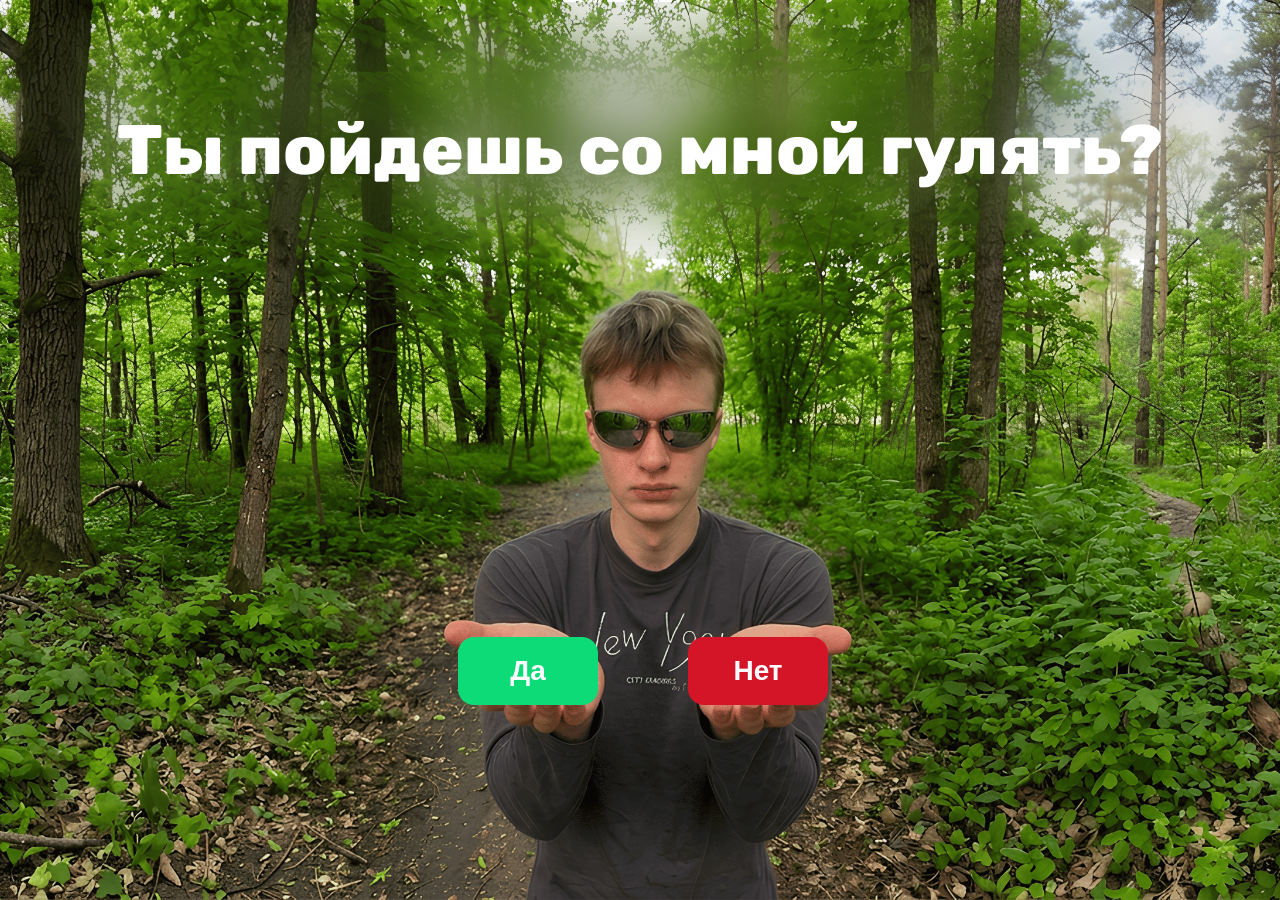
==== home.html @ 84513646 "Update home.html" ====
<!DOCTYPE html>
<html lang="ru">
<head>
    <meta charset="UTF-8">
    <link href="https://fonts.googleapis.com/css2?family=Rubik:wght@400;700&display=swap" rel="stylesheet">
    <link rel="prefetch" href="win.html">
    <link rel="dns-prefetch" href="https://fonts.googleapis.com">
    <link rel="dns-prefetch" href="https://fonts.gstatic.com">
    <link rel="preload" as="image" href="images/foresttt.jpg">
    <link rel="preload" as="image" href="images/soy1.png">
    <link rel="preload" as="image" href="images/soy2.png">
    <style>
        * {
            margin: 0;
            padding: 0;
            box-sizing: border-box;
        }

        body {
            background-image: url("images/krasavchikNE.jpg");
            background-size: cover;
            background-position: center;
            background-repeat: no-repeat;
            background-attachment: fixed;
            min-height: 100vh;
            display: flex;
            justify-content: center;
            align-items: center;
            font-family: 'Rubik', sans-serif;
            overflow-x: hidden;
            position: relative;
        }

        .container {
            width: 100%;
            text-align: center;
        }

        .title {
            position: relative;
            display: inline-block;
            top: -200px;
            font-size: 70px;
            font-weight: 800;
            color: white;
            text-align: center;
            padding: 7px 20px;
            z-index: 1;
        }

        .title::after {
            content: "";
            position: absolute;
            inset: -100px -120px -60px -120px;
            z-index: -1;
            border-radius: 10px;
            background: rgba(0, 0, 0, 0.12);
            backdrop-filter: blur(24px);
            -webkit-backdrop-filter: blur(14px);
            -webkit-mask-image: radial-gradient(
                ellipse at center,
                rgba(0,0,0,1) 10%,
                rgba(0,0,0,0.9) 30%,
                rgba(0,0,0,0.5) 55%,
                rgba(0,0,0,0.3) 75%,
                transparent 100%
            );
        }

        .buttons-container {
            position: relative;
            width: 100%;
            height: 200px;
        }

        .button {
            padding: 18px 42px;
            font-size: 28px;
            font-weight: 700;
            border: none;
            border-radius: 16px;
            cursor: pointer;
            background: white;
            color: #ff4f93;
            transition: transform 0.25s ease;
            will-change: transform;
            min-width: 140px;
            width: 140px;
            text-align: center;
            box-sizing: border-box;
        }

        .button:hover {
            transform: scale(1.12);
        }

        #yes-button {
            position: absolute;
            left: 50%;
            top: 119%;
            transform: translateX(-130%);
            background: #0ddb78;
            color: white;
        }

        #yes-button:hover {
            transform: translateX(-130%) scale(1.12);
        }

        /* Кнопка НЕТ — изначально невидима, появится после установки позиции */
        #no-button {
            position: fixed;
            background: #d41528;
            color: white;
            z-index: 10;
            transition: transform 0.25s ease,
                        left 0.45s ease,
                        top 0.4s ease;
            opacity: 0;           /* ← скрываем до загрузки */
            visibility: hidden;   /* ← дополнительно скрываем */
        }

        /* Класс, который делает кнопку видимой после установки позиции */
        #no-button.visible {
            opacity: 1;
            visibility: visible;
        }
    </style>
</head>
<body>
    <div class="container">
        <div class="title">Ты пойдешь со мной гулять?</div>
        <div class="buttons-container">
            <button class="button" id="yes-button" onclick="location.href='win.html'">Да</button>
            <button class="button" id="no-button">Нет</button>
        </div>
    </div>

    <script>
        (function() {
            const noBtn = document.getElementById('no-button');
            const yesBtn = document.getElementById('yes-button');
            let moveTimeout = null;
            let isMoving = false;

            // Устанавливаем начальную позицию кнопки "Нет"
            function setInitialPosition() {
                const yesRect = yesBtn.getBoundingClientRect();

                // Кнопка "Нет" будет справа от "Да" с отступом 80px
                const leftPos = yesRect.right + 90;
                const topPos = yesRect.top;

                noBtn.style.left = leftPos + 'px';
                noBtn.style.top = topPos + 'px';

                // ПОСЛЕ установки позиции — показываем кнопку
                noBtn.classList.add('visible');
            }

            function moveToRandomPosition() {
                if (isMoving) return;
                isMoving = true;

                const currentTransform = noBtn.style.transform;
                noBtn.style.transform = 'none';

                const btnW = noBtn.offsetWidth;
                const btnH = noBtn.offsetHeight;

                noBtn.style.transform = currentTransform;

                const winW = window.innerWidth;
                const winH = window.innerHeight;

                let maxX = winW - btnW;
                let maxY = winH - btnH;

                if (maxX < 0) maxX = 0;
                if (maxY < 0) maxY = 0;

                let newLeft = Math.random() * maxX;
                let newTop = Math.random() * maxY;

                newLeft = Math.max(0, Math.min(newLeft, winW - btnW));
                newTop = Math.max(0, Math.min(newTop, winH - btnH));

                noBtn.style.left = newLeft + 'px';
                noBtn.style.top = newTop + 'px';

                setTimeout(() => {
                    isMoving = false;
                }, 150);
            }

            // Ждём полной загрузки страницы, потом позиционируем и показываем кнопку
            window.addEventListener('load', () => {
                setInitialPosition();
            });

            // Если страница уже загружена
            if (document.readyState === 'complete') {
                setInitialPosition();
            }

            noBtn.addEventListener('mouseenter', () => {
                if (moveTimeout) clearTimeout(moveTimeout);

                moveTimeout = setTimeout(() => {
                    moveToRandomPosition();
                    moveTimeout = null;
                }, 80);
            });

            noBtn.addEventListener('mouseleave', () => {
                if (moveTimeout) {
                    clearTimeout(moveTimeout);
                    moveTimeout = null;
                }
            });
        })();
    </script>
</body>
</html>
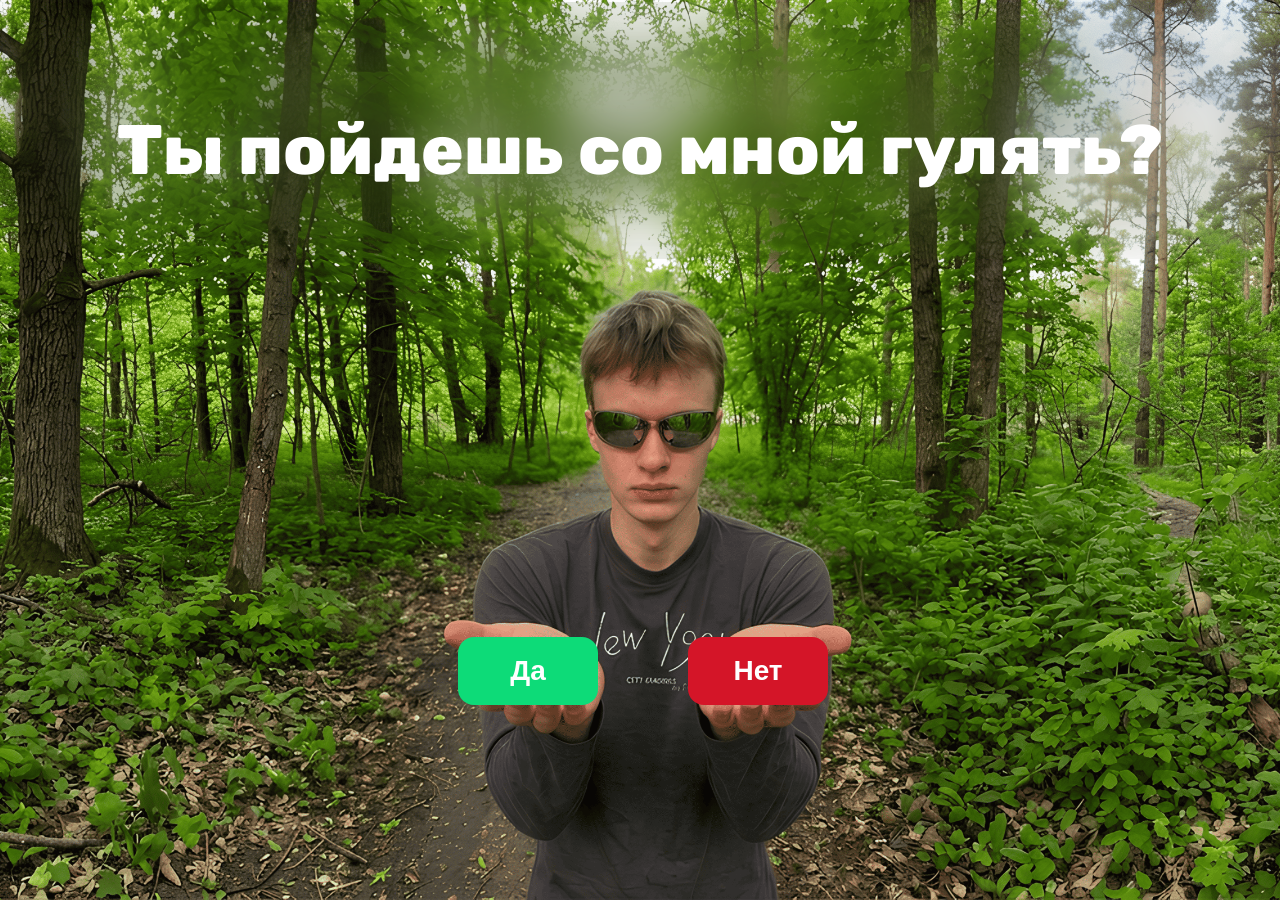
==== commit 276b1e4f: "Update home.html" ====
--- a/home.html
+++ b/home.html
@@ -9,6 +9,10 @@
     <link rel="preload" as="image" href="images/foresttt.jpg">
     <link rel="preload" as="image" href="images/soy1.png">
     <link rel="preload" as="image" href="images/soy2.png">
+    <img src="images/krasavchikX.png" style="display:none;">
+    <img src="images/foresttt.jpg" style="display:none;">
+    <img src="images/soy1.png" style="display:none;">
+    <img src="images/soy2.png" style="display:none;">
     <style>
         * {
             margin: 0;
@@ -17,7 +21,7 @@
         }
 
         body {
-            background-image: url("images/krasavchikNE.jpg");
+            background-image: url("images/krasavchikX.png");
             background-size: cover;
             background-position: center;
             background-repeat: no-repeat;
@@ -190,7 +194,7 @@
 
                 setTimeout(() => {
                     isMoving = false;
-                }, 150);
+                }, 100);
             }
 
             // Ждём полной загрузки страницы, потом позиционируем и показываем кнопку
